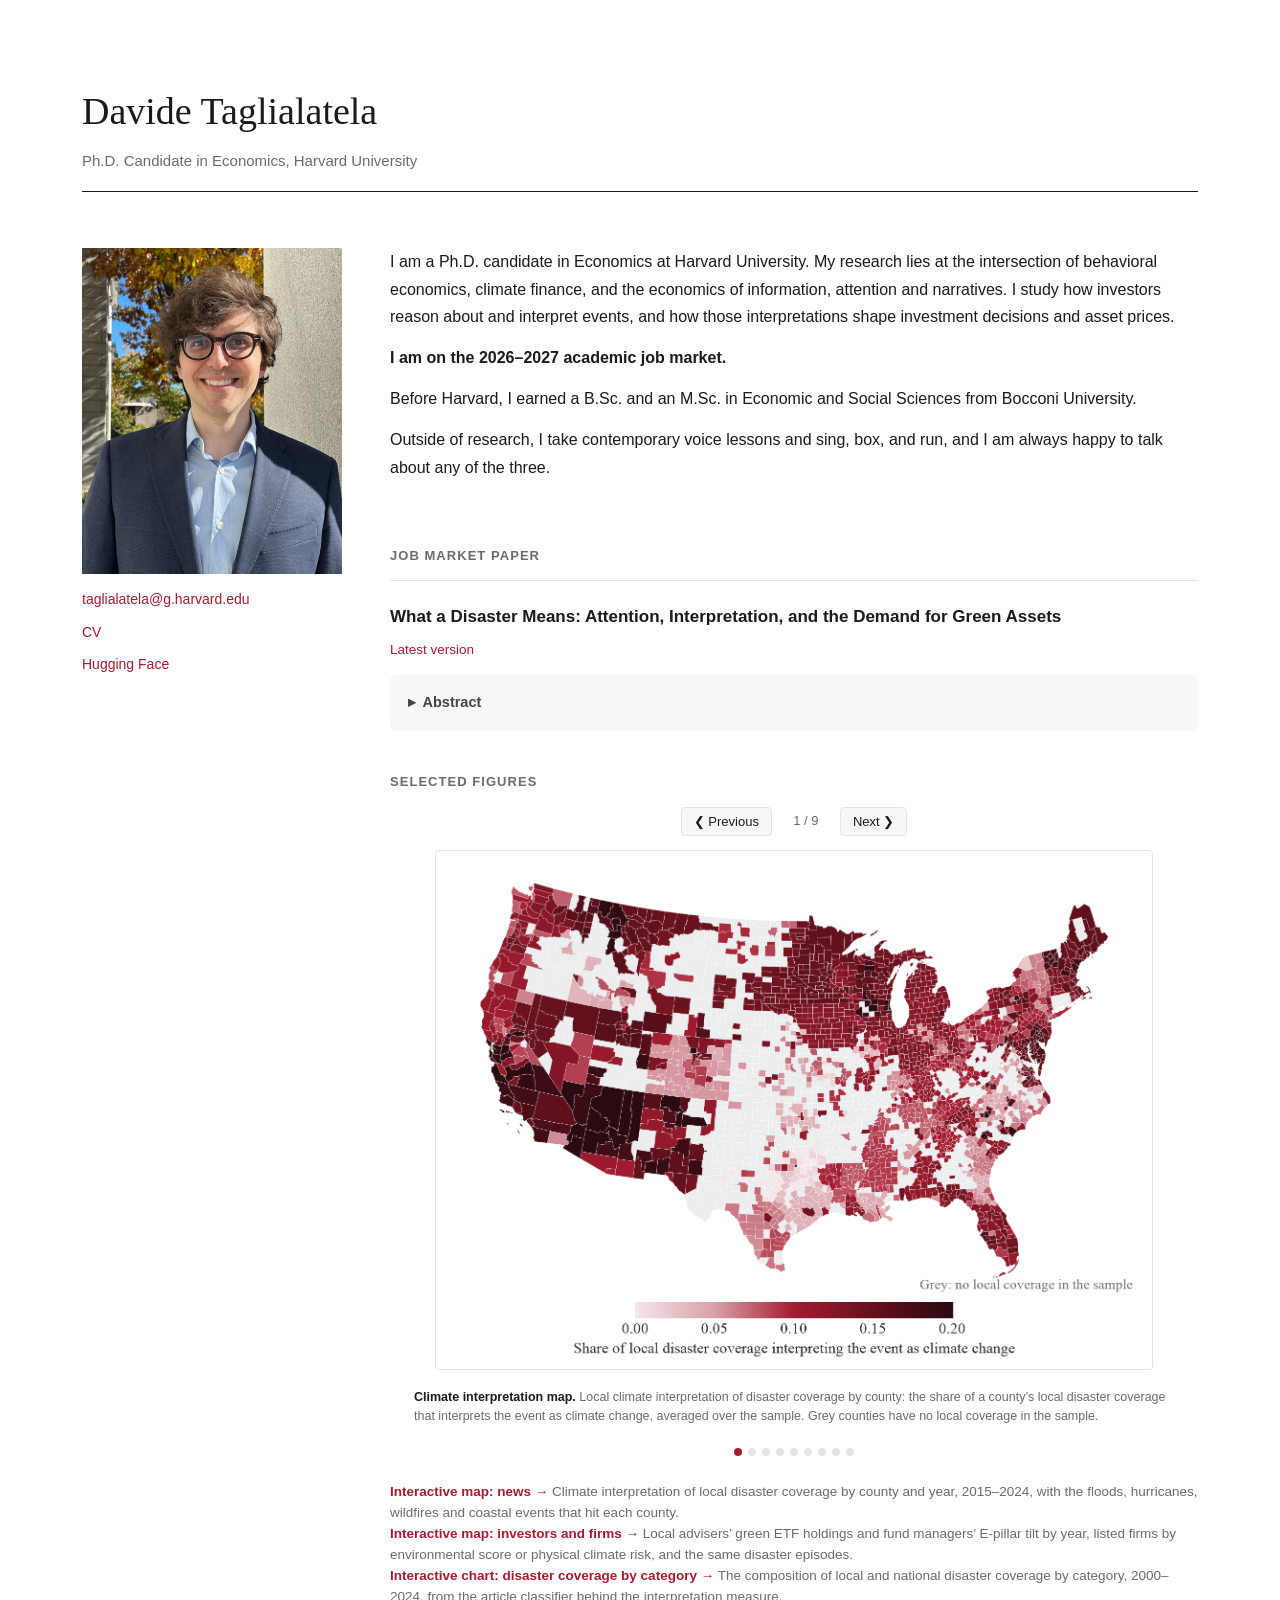
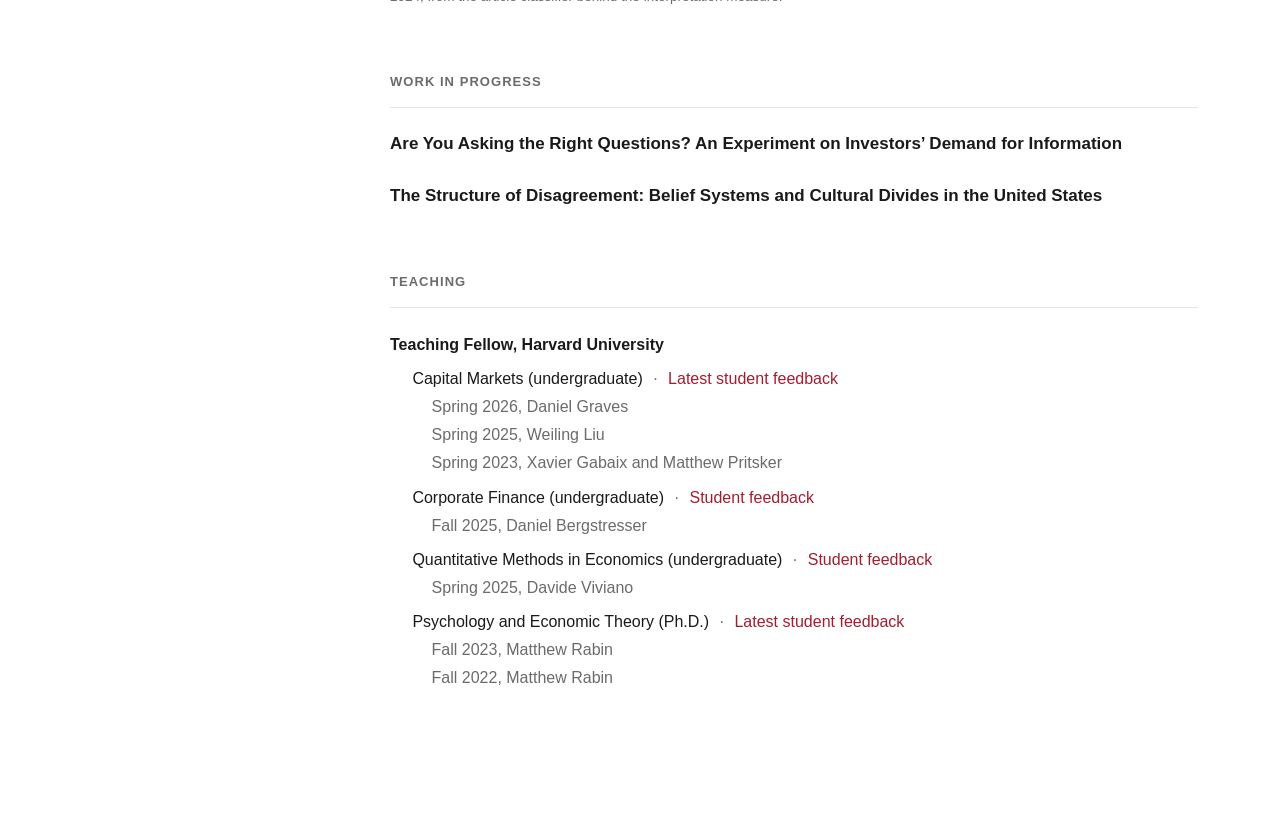
==== index.html @ 9d6a9b48 "Update JMP PDF and abstract (Nov 8 version)" ====
<!doctype html>
<html lang="en">
  <head>
    <meta charset="utf-8" />
    <meta name="viewport" content="width=device-width, initial-scale=1" />
    <title>Davide Taglialatela</title>
    <meta name="description" content="Davide Taglialatela, Ph.D. Candidate in Economics, Harvard University." />
    <link rel="stylesheet" href="style.css" />
    <meta name="google-site-verification" content="xmQxoYceK0hoq7JyQvsHjOGV0x5YVubV7KSDAS-WOWA" />
  </head>
  <body>
    <div class="wrapper">
      <header>
        <h1 class="name">Davide Taglialatela</h1>
        <p class="role">Ph.D. Candidate in Economics, Harvard University</p>
      </header>

      <div class="layout">
          <aside class="photo-block">
            <img src="headshot.jpg" alt="Portrait of Davide Taglialatela" width="260" height="326" />
            <div class="contact">
              <a href="mailto:taglialatela@g.harvard.edu">taglialatela@g.harvard.edu</a>
              <a href="files/CV_Davide_Taglialatela.pdf">CV</a>
              <a href="https://huggingface.co/davide-taglialatela">Hugging Face</a>
              <!-- <a href="https://github.com/Davide-Taglialatela">GitHub</a> -->
            </div>
          </aside>
        <main class="content">
          <div class="intro-text">
            <p>
              I am a Ph.D. candidate in Economics at Harvard University. My
              research lies at the intersection of behavioral economics,
              climate finance, and the economics of information, attention
              and narratives. I study how investors reason about and interpret
              events, and how those interpretations shape investment
              decisions and asset prices.
            </p>
            <p>
              <strong>I am on the 2026&ndash;2027 academic job market.</strong>
            </p>
            <p>
              Before Harvard, I earned a B.Sc. and an M.Sc. in Economic and
              Social Sciences from Bocconi University.
            </p>
            <p>
              Outside of research, I take
              contemporary voice lessons and sing, box, and run, and I am
              always happy to talk about any of the three.
            </p>
          </div>

      <section id="jmp">
        <h2>Job Market Paper</h2>
        <h3 class="paper-title">
          What a Disaster Means: Attention, Interpretation, and the Demand for Green Assets
        </h3>
        <p class="paper-links">
          <a href="files/JMP_Davide_Taglialatela.pdf">Latest version</a>
          <!-- ONLINE APPENDIX HIDDEN UNTIL READY
          <span class="sep">&middot;</span>
          <a href="files/JMP_Davide_Taglialatela_Appendix.pdf">Online Appendix</a>
          -->
        </p>
        <details class="abstract">
          <summary>Abstract</summary>
          <p>How events are interpreted substantially shapes portfolio choices, fund flows, and asset prices. I focus on extreme weather events and use fine-tuned large language models on 1.5 million articles from U.S. news outlets to construct a new measure of local event interpretation that distinguishes general attention to a disaster from coverage explicitly linking it to climate change. I combine this measure with geographically identified portfolios of wealthy U.S. households and mutual fund managers. Among counties affected by these events, local coverage attributing the event to climate change leads to substantial reallocation in household portfolios toward funds labeled as environmentally friendly. Similarly, nearby mutual fund managers actively rebalance toward greener and away from browner stocks. Predetermined county and investor characteristics and the direct economic effects of the disaster are not driving the responses. Using changes in the ownership structure of the county’s newspapers, I provide causal evidence that locally supplied climate interpretation narratives move households’ and fund managers’ portfolios. Nesting these estimates in a calibrated model, I find an interquartile increase in climate interpretation implies a relative appreciation of green stocks equivalent to up to 15% of the observed annual green return spread.</p>
        </details>

        <h3 class="figures-title">Selected figures</h3>
        <div class="figure-carousel" id="jmp-carousel">
          <div class="carousel-controls">
            <button type="button" class="carousel-btn" onclick="moveSlide('jmp-carousel', -1)">&#10094; Previous</button>
            <span class="carousel-count" id="jmp-carousel-count">1 / 9</span>
            <button type="button" class="carousel-btn" onclick="moveSlide('jmp-carousel', 1)">Next &#10095;</button>
          </div>
          <figure class="figure-slide active">
            <a href="figures/jmp/county_interpretation_map.png"><img src="figures/jmp/county_interpretation_map.png" alt="County map of local climate interpretation of disaster coverage" loading="lazy" /></a>
            <figcaption><span class="figgroup">Climate interpretation map.</span> Local climate interpretation of disaster coverage by county: the share of a county&rsquo;s local disaster coverage that interprets the event as climate change, averaged over the sample. Grey counties have no local coverage in the sample.</figcaption>
          </figure>
          <figure class="figure-slide">
            <a href="figures/jmp/coverage_composition_by_ownership.png"><img src="figures/jmp/coverage_composition_by_ownership.png" alt="Composition of disaster coverage by outlet ownership" loading="lazy" /></a>
            <figcaption><span class="figgroup">Disaster coverage by outlet type.</span> Composition of disaster coverage for national outlets, chain-owned local outlets and independent local outlets, from 424,888 disaster articles (2015&ndash;2024).</figcaption>
          </figure>
          <figure class="figure-slide">
            <a href="figures/jmp/alignment_attribution_science.png"><img src="figures/jmp/alignment_attribution_science.png" alt="Climate mention share in local disaster news against the share of attribution studies finding a climate influence, by hazard type and outlet slant" loading="lazy" /></a>
            <figcaption><span class="figgroup">News&ndash;science alignment by hazard and outlet slant.</span> Interpretation by hazard type and outlet slant: the share of local disaster articles mentioning climate change against the share of event-attribution studies finding a climate influence on that hazard type (Web of Science and Carbon Brief), for Democrat-leaning and Republican-leaning outlets.</figcaption>
          </figure>
          <figure class="figure-slide">
            <a href="figures/jmp/ria_green_etf_path.png"><img src="figures/jmp/ria_green_etf_path.png" alt="Green ETF share of local advisers after floods, by quarter" loading="lazy" /></a>
            <figcaption><span class="figgroup">Local green ETF response to disasters by interpretation.</span> Advisers&rsquo; green ETF share after floods, 2015&ndash;2024: effect of a one-standard-deviation higher local climate interpretation, by quarter relative to the disaster, at fixed prices, with county, calendar-quarter and disaster-episode fixed effects.</figcaption>
          </figure>
          <figure class="figure-slide">
            <a href="figures/jmp/esg_fund_flows_high_minus_low.png"><img src="figures/jmp/esg_fund_flows_high_minus_low.png" alt="Net inflows into ESG funds, high minus low interpretation, affected and nearby states" loading="lazy" /></a>
            <figcaption><span class="figgroup">ESG fund flows.</span> Net inflows into ESG mutual funds relative to non-ESG funds, high minus low local climate interpretation, for funds headquartered in affected and in nearby states, by quarter relative to the disaster; 0&ndash;1 and 0&ndash;2 are cumulative windows.</figcaption>
          </figure>
          <figure class="figure-slide">
            <a href="figures/jmp/managers_green_tilt_path.png"><img src="figures/jmp/managers_green_tilt_path.png" alt="Green tilt of nearby fund managers' trading, by quarter" loading="lazy" /></a>
            <figcaption><span class="figgroup">Fund managers&rsquo; tilt toward greener firms.</span> Effect of local climate interpretation on the green tilt of nearby fund managers&rsquo; trading, per ten percentage points of interpretation, by quarter relative to the disaster, at fixed and at observed prices.</figcaption>
          </figure>
          <figure class="figure-slide">
            <a href="figures/jmp/beliefs_and_green_investment.png"><img src="figures/jmp/beliefs_and_green_investment.png" alt="Climate beliefs, green investment, and disaster responses" loading="lazy" /></a>
            <figcaption><span class="figgroup">Mechanism: disasters, climate beliefs and portfolio holdings.</span> Climate beliefs, green investment, and disaster responses (Climate Change in the American Mind, 2009&ndash;2019). Panel A: association between a media market&rsquo;s belief shares and the green share of local advisers&rsquo; ETF holdings. Panel B: belief responses to a local disaster by ideology.</figcaption>
          </figure>
          <figure class="figure-slide">
            <a href="figures/jmp/national_flows_attention_surprise.png"><img src="figures/jmp/national_flows_attention_surprise.png" alt="ESG minus other fund flows after a national attention surprise" loading="lazy" /></a>
            <figcaption><span class="figgroup">National ESG flows.</span> National attention and fund flows: ESG minus other fund flows after a one-standard-deviation national disaster-attention surprise, at higher and at lower national climate interpretation, by month; 0&ndash;1 and 0&ndash;2 are cumulative windows.</figcaption>
          </figure>
          <figure class="figure-slide">
            <a href="figures/jmp/gmb_response_news_surprises.png"><img src="figures/jmp/gmb_response_news_surprises.png" alt="Green-minus-brown stock return in the month of a news surprise, by news measure" loading="lazy" /></a>
            <figcaption><span class="figgroup">Green-minus-brown returns.</span> Monthly return of green minus brown stocks (P&aacute;stor, Stambaugh, and Taylor, 2022) in the month of a one-standard-deviation surprise in national disaster interpretation, the climate concern benchmark (MCCC, Ardia et al., 2023) and disaster attention, estimated jointly, November 2012&ndash;June 2018, with 95% intervals.</figcaption>
          </figure>
          <div class="carousel-dots"><button type="button" class="dot active" onclick="goToSlide('jmp-carousel', 0)" aria-label="Figure 1"></button><button type="button" class="dot" onclick="goToSlide('jmp-carousel', 1)" aria-label="Figure 2"></button><button type="button" class="dot" onclick="goToSlide('jmp-carousel', 2)" aria-label="Figure 3"></button><button type="button" class="dot" onclick="goToSlide('jmp-carousel', 3)" aria-label="Figure 4"></button><button type="button" class="dot" onclick="goToSlide('jmp-carousel', 4)" aria-label="Figure 5"></button><button type="button" class="dot" onclick="goToSlide('jmp-carousel', 5)" aria-label="Figure 6"></button><button type="button" class="dot" onclick="goToSlide('jmp-carousel', 6)" aria-label="Figure 7"></button><button type="button" class="dot" onclick="goToSlide('jmp-carousel', 7)" aria-label="Figure 8"></button><button type="button" class="dot" onclick="goToSlide('jmp-carousel', 8)" aria-label="Figure 9"></button></div>
        </div>
        <p class="map-link"><a href="map/">Interactive map: news &rarr;</a> Climate interpretation of local disaster coverage by county and year, 2015&ndash;2024, with the floods, hurricanes, wildfires and coastal events that hit each county.<br /><a href="map/investors.html">Interactive map: investors and firms &rarr;</a> Local advisers&rsquo; green ETF holdings and fund managers&rsquo; E-pillar tilt by year, listed firms by environmental score or physical climate risk, and the same disaster episodes.<br /><a href="map/topics.html">Interactive chart: disaster coverage by category &rarr;</a> The composition of local and national disaster coverage by category, 2000&ndash;2024, from the article classifier behind the interpretation measure.</p>
      </section>

      <section id="wip">
        <h2>Work in Progress</h2>
        <h3 class="paper-title">
          Are You Asking the Right Questions? An Experiment on Investors&rsquo; Demand for Information
        </h3>
        <!-- COAUTHORS HIDDEN FOR NOW: <p class="paper-links">with Marcela Carvalho and Beatrice Ferrario</p> -->

        <h3 class="paper-title" style="margin-top: 28px;">
          The Structure of Disagreement: Belief Systems and Cultural Divides in the United States
        </h3>
      </section>

      <section id="teaching">
        <h2>Teaching</h2>
        <p class="teaching-note">Teaching Fellow, Harvard University</p>
        <ul class="teaching">
          <li>Capital Markets (undergraduate) <span class="sep">·</span> <a href="files/evaluations/ECON1723_CapitalMarkets_Spring2026.pdf">Latest student feedback</a>
            <ul>
              <li>Spring 2026, Daniel Graves</li>
              <li>Spring 2025, Weiling Liu</li>
              <li>Spring 2023, Xavier Gabaix and Matthew Pritsker</li>
            </ul>
          </li>
          <li>Corporate Finance (undergraduate) <span class="sep">·</span> <a href="files/evaluations/ECON1745_CorporateFinance_Fall2025.pdf">Student feedback</a>
            <ul>
              <li>Fall 2025, Daniel Bergstresser</li>
            </ul>
          </li>
          <li>Quantitative Methods in Economics (undergraduate) <span class="sep">·</span> <a href="files/evaluations/ECON1126_QuantitativeMethods_Spring2025.pdf">Student feedback</a>
            <ul>
              <li>Spring 2025, Davide Viviano</li>
            </ul>
          </li>
          <li>Psychology and Economic Theory (Ph.D.) <span class="sep">·</span> <a href="files/evaluations/ECON2035_PsychologyEconomicTheory_Fall2023.pdf">Latest student feedback</a>
            <ul>
              <li>Fall 2023, Matthew Rabin</li>
              <li>Fall 2022, Matthew Rabin</li>
            </ul>
          </li>
        </ul>
      </section>
        </main>
      </div>
    </div>
    <script>
      function showSlide(id, n) {
        var c = document.getElementById(id);
        var slides = c.querySelectorAll(".figure-slide"), dots = c.querySelectorAll(".dot");
        n = (n + slides.length) % slides.length;
        slides.forEach(function (s, i) { s.classList.toggle("active", i === n); });
        dots.forEach(function (d, i) { d.classList.toggle("active", i === n); });
        c.dataset.index = n;
        var cnt = document.getElementById(id + "-count");
        if (cnt) cnt.textContent = (n + 1) + " / " + slides.length;
      }
      function moveSlide(id, dir) { showSlide(id, (parseInt(document.getElementById(id).dataset.index || "0", 10) + dir)); }
      function goToSlide(id, n) { showSlide(id, n); }
    </script>
  </body>
</html>
---- style.css ----
:root {
  --text: #1a1a1a;
  --muted: #6b6b6b;
  --rule: #e4e4e4;
  --accent: #a51c30;
  --bg: #ffffff;
  --panel: #f7f7f7;
}

* {
  box-sizing: border-box;
}

html,
body {
  margin: 0;
  padding: 0;
  background: var(--bg);
}

body {
  font-family: -apple-system, BlinkMacSystemFont, "Helvetica Neue", Helvetica,
    Arial, sans-serif;
  font-size: 16px;
  line-height: 1.65;
  color: var(--text);
  -webkit-font-smoothing: antialiased;
  -moz-osx-font-smoothing: grayscale;
}

.wrapper {
  max-width: 1180px;
  margin: 0 auto;
  padding: 80px 32px 120px;
}

header {
  margin-bottom: 56px;
}

.name {
  font-family: Georgia, "Times New Roman", Times, serif;
  font-size: 38px;
  font-weight: 500;
  margin: 0 0 6px;
}

.role {
  font-size: 15px;
  color: var(--muted);
  margin: 0 0 36px;
  padding-bottom: 18px;
  border-bottom: 1.5px solid var(--text);
}

/* two columns: photo and contact stay in place while the content scrolls */
.layout {
  display: flex;
  gap: 48px;
  align-items: flex-start;
}

.photo-block {
  flex: 0 0 260px;
  position: sticky;
  top: 32px;
}

.photo-block img {
  width: 260px;
  height: auto;
  display: block;
}

.photo-placeholder {
  width: 260px;
  height: 330px;
  background: var(--panel);
  border: 1px solid var(--rule);
}

.content {
  flex: 1 1 auto;
  min-width: 0;
}

.contact {
  display: flex;
  flex-direction: column;
  gap: 8px;
  margin-top: 14px;
  font-size: 14px;
}

.intro-text p {
  margin: 0;
  font-size: 16px;
  line-height: 1.7;
}

.intro-text p + p {
  margin-top: 14px;
}

a {
  color: var(--accent);
  text-decoration: none;
  border-bottom: 1px solid transparent;
  transition: border-color 0.15s ease;
}

a:hover {
  border-bottom-color: var(--accent);
}

section {
  margin-top: 64px;
}

h2 {
  font-size: 13px;
  font-weight: 600;
  text-transform: uppercase;
  letter-spacing: 0.08em;
  color: var(--muted);
  margin: 0 0 24px;
  padding-bottom: 14px;
  border-bottom: 1px solid var(--rule);
}

.paper-title {
  font-size: 17px;
  font-weight: 600;
  margin: 0 0 10px;
  line-height: 1.4;
}

.paper-links {
  font-size: 13.5px;
  margin: 0 0 14px;
}

.abstract {
  padding: 16px 18px;
  background: var(--panel);
  border-radius: 6px;
  font-size: 14.5px;
  line-height: 1.65;
  color: #444;
}

.abstract p {
  margin: 0;
}

/* narrow windows and phones: one column, photo and contact centred on top */
@media (max-width: 900px) {
  .layout {
    flex-direction: column;
    gap: 28px;
  }
  .photo-block {
    position: static;
    flex: none;
    width: 100%;
    display: flex;
    flex-direction: column;
    align-items: center;
  }
  .photo-block img,
  .photo-placeholder {
    width: 200px;
  }
  .photo-placeholder {
    height: 254px;
  }
  .contact {
    align-items: center;
  }
}

@media (max-width: 560px) {
  .wrapper {
    padding: 48px 20px 80px;
  }
}

/* collapsible abstract */
details.abstract { margin-top: 0.4rem; }
details.abstract summary { cursor: pointer; font-weight: 600; list-style: none; display: inline-block; }
details.abstract summary::-webkit-details-marker { display: none; }
details.abstract summary::before { content: "\25B8"; display: inline-block; width: 1em; }
details.abstract[open] summary::before { content: "\25BE"; }
details.abstract p { margin-top: 0.5rem; }

/* interests + teaching */
.interests { margin-top: 0.4rem; }
.teaching-note { margin: 0 0 0.5rem 0; font-weight: 600; }
.wrapper ul.teaching { list-style: none; padding-left: 1.4rem; margin: 0; }
.wrapper ul.teaching li { margin: 0.2rem 0; padding-left: 0; }
.wrapper ul.teaching > li { margin-top: 0.5rem; }
.wrapper ul.teaching ul { list-style: none; padding-left: 1.2rem; margin: 0.1rem 0 0 0; color: var(--muted); }
.wrapper ul.teaching ul li { margin: 0.1rem 0; }

.paper-links .sep, ul.teaching .sep {
  color: var(--muted);
  margin: 0 6px;
}

/* selected figures: carousel */
.figures-title {
  font-size: 13px;
  font-weight: 600;
  text-transform: uppercase;
  letter-spacing: 0.08em;
  color: var(--muted);
  margin: 40px 0 14px;
}
.figure-carousel { margin: 0; }
.carousel-controls {
  display: flex;
  align-items: center;
  justify-content: center;
  gap: 12px;
  margin-bottom: 14px;
}
.carousel-btn {
  font-family: inherit;
  font-size: 13px;
  background: var(--panel);
  border: 1px solid var(--rule);
  border-radius: 4px;
  padding: 6px 12px;
  cursor: pointer;
  color: var(--text);
}
.carousel-btn:hover { background: #ededed; }
.carousel-count { font-size: 13px; color: var(--muted); min-width: 44px; text-align: center; }
.figure-slide { display: none; margin: 0; text-align: center; }
.figure-slide.active { display: block; }
.figure-slide img {
  max-width: 100%;
  max-height: 520px;
  width: auto;
  height: auto;
  display: inline-block;
  border: 1px solid var(--rule);
  border-radius: 4px;
  background: #fff;
}
.figure-slide figcaption {
  font-size: 12.5px;
  line-height: 1.5;
  color: var(--muted);
  margin: 10px auto 0;
  max-width: 760px;
  text-align: left;
}
.figure-slide .figgroup { font-weight: 600; color: var(--text); }
.carousel-dots { text-align: center; margin-top: 12px; }
.carousel-dots .dot {
  width: 8px; height: 8px; border-radius: 50%;
  border: none; background: var(--rule); margin: 0 3px; padding: 0; cursor: pointer;
}
.carousel-dots .dot.active { background: var(--accent); }

/* interactive map link under the carousel */
.map-link {
  margin: 18px 0 0;
  font-size: 13.5px;
  line-height: 1.55;
  color: var(--muted);
}
.map-link a { font-weight: 600; }

.wip-summary { margin: 0.4rem 0 0 0; }
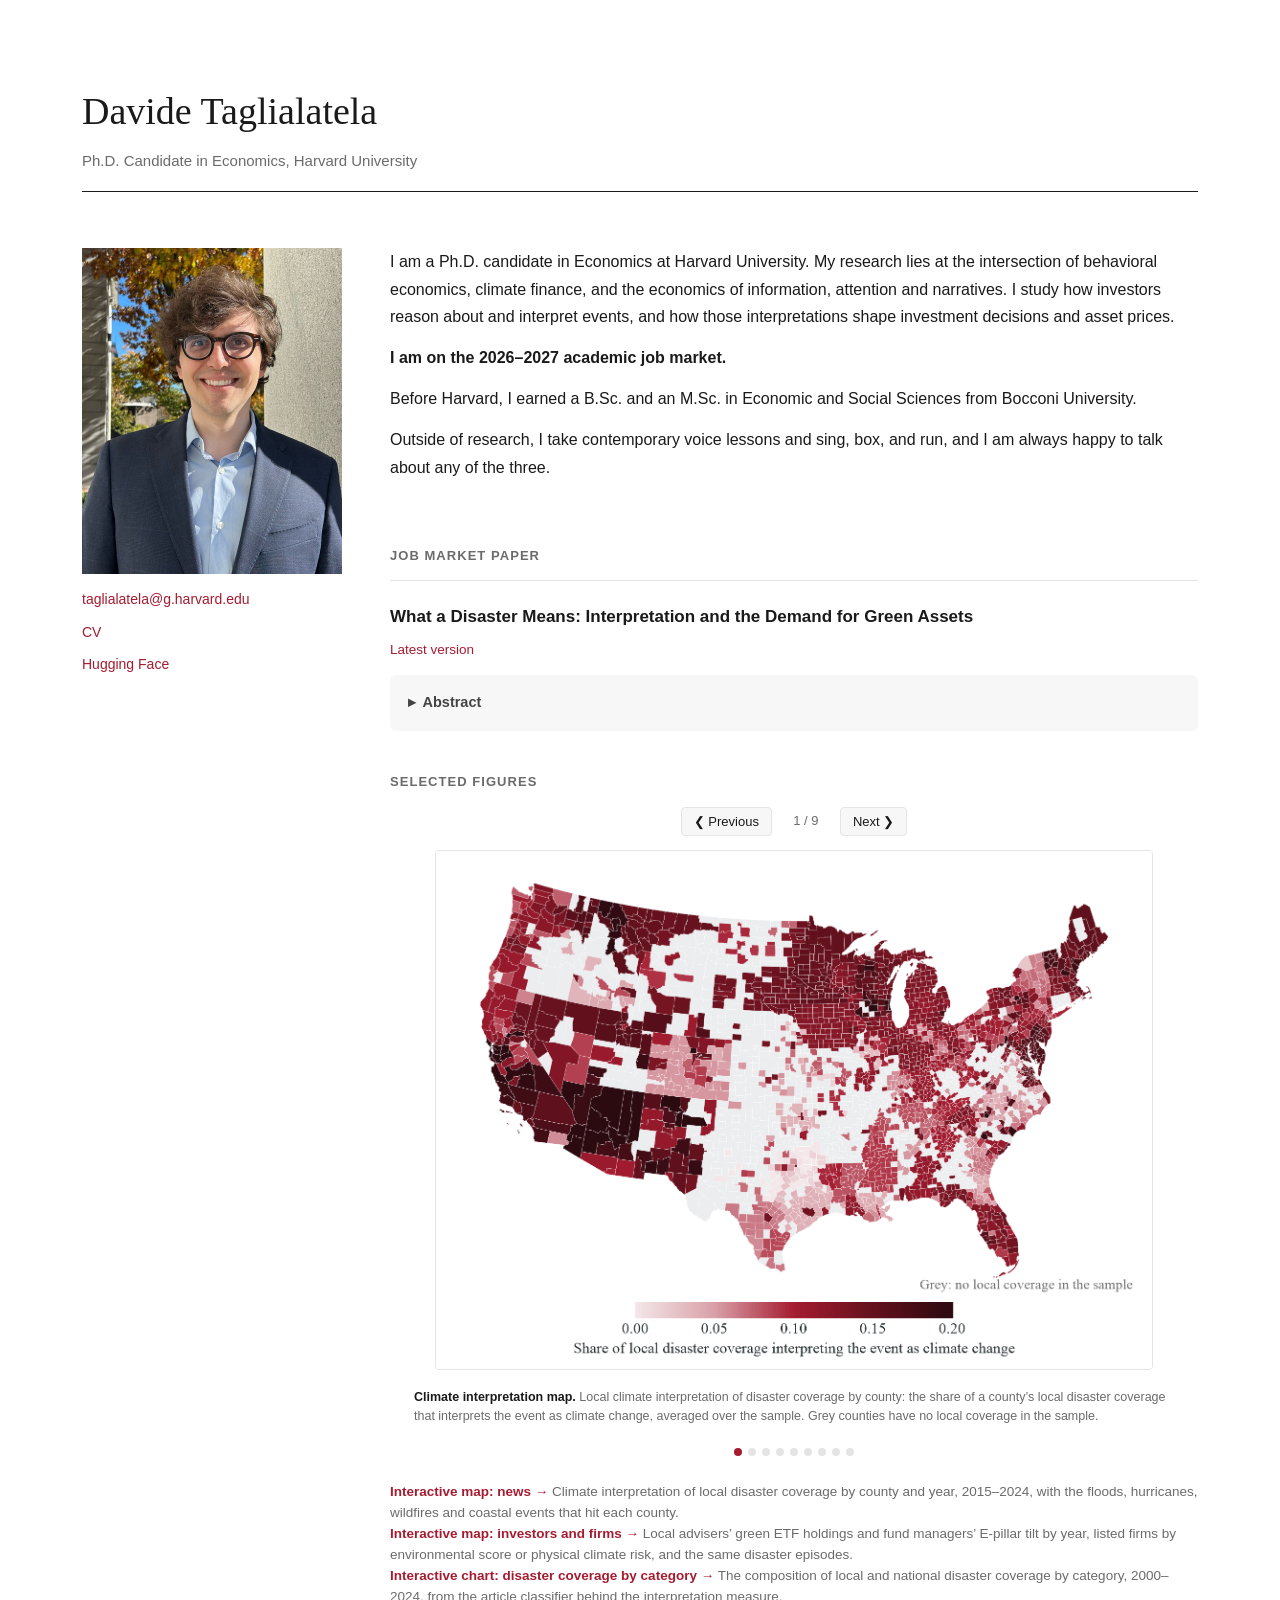
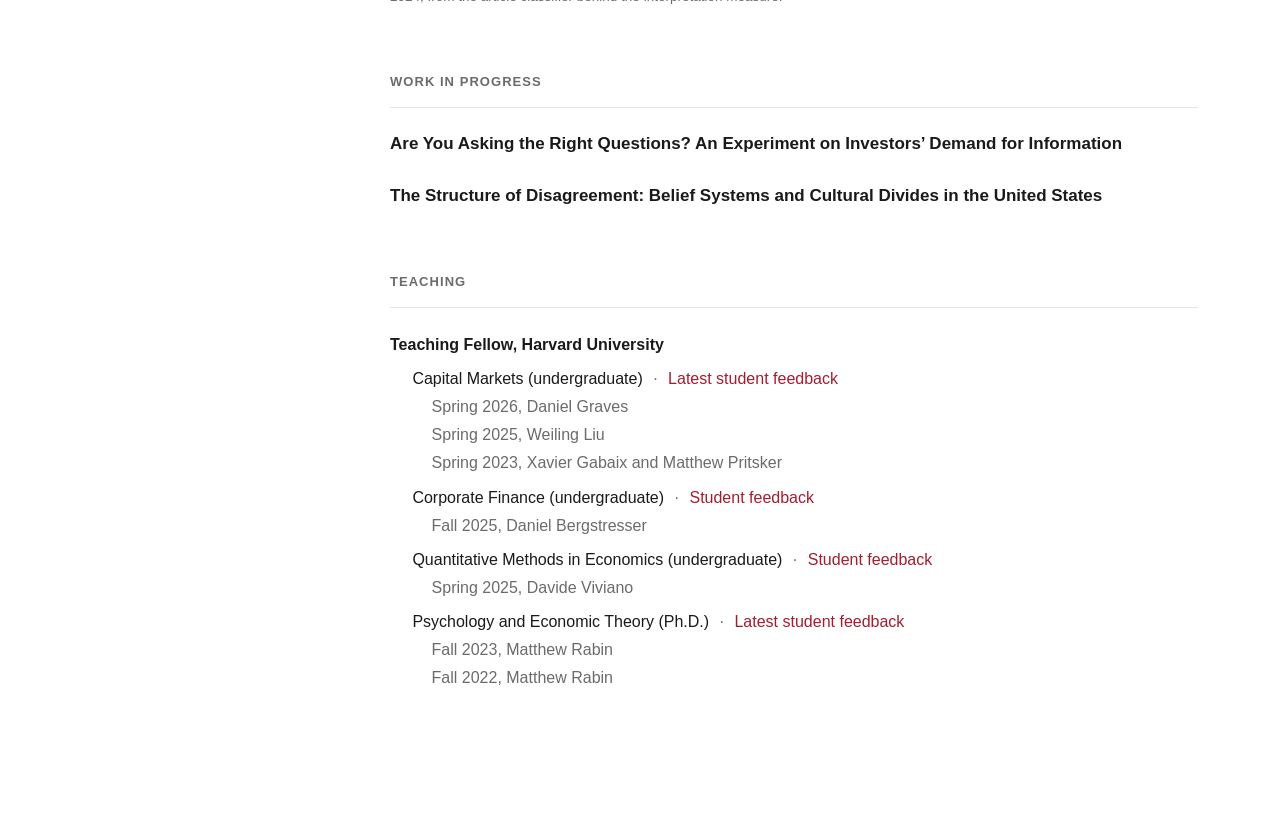
==== commit efc60031: "Title aligned with paper; v2 build" ====
--- a/index.html
+++ b/index.html
@@ -52,7 +52,7 @@
       <section id="jmp">
         <h2>Job Market Paper</h2>
         <h3 class="paper-title">
-          What a Disaster Means: Attention, Interpretation, and the Demand for Green Assets
+          What a Disaster Means: Interpretation and the Demand for Green Assets
         </h3>
         <p class="paper-links">
           <a href="files/JMP_Davide_Taglialatela.pdf">Latest version</a>
@@ -63,7 +63,7 @@
         </p>
         <details class="abstract">
           <summary>Abstract</summary>
-          <p>How events are interpreted substantially shapes portfolio choices, fund flows, and asset prices. I focus on extreme weather events and use fine-tuned large language models on 1.5 million articles from U.S. news outlets to construct a new measure of local event interpretation that distinguishes general attention to a disaster from coverage explicitly linking it to climate change. I combine this measure with geographically identified portfolios of wealthy U.S. households and mutual fund managers. Among counties affected by these events, local coverage attributing the event to climate change leads to substantial reallocation in household portfolios toward funds labeled as environmentally friendly. Similarly, nearby mutual fund managers actively rebalance toward greener and away from browner stocks. Predetermined county and investor characteristics and the direct economic effects of the disaster are not driving the responses. Using changes in the ownership structure of the county’s newspapers, I provide causal evidence that locally supplied climate interpretation narratives move households’ and fund managers’ portfolios. Nesting these estimates in a calibrated model, I find an interquartile increase in climate interpretation implies a relative appreciation of green stocks equivalent to up to 15% of the observed annual green return spread.</p>
+          <p>How events are interpreted substantially shapes portfolio choices, fund flows, and asset prices. Focusing on extreme weather events, I analyze 1.5 million articles from U.S. news outlets using fine-tuned large language models to construct a new measure of local climate interpretation that distinguishes general attention to a disaster from coverage explicitly linking it to climate change. I combine this measure with geographically identified portfolios of wealthy U.S. households and mutual fund managers. Among counties affected by these events, local coverage attributing the event to climate change leads to substantial reallocation in household portfolios toward funds labeled as environmentally friendly. Similarly, nearby mutual fund managers actively rebalance toward greener and away from browner stocks. Predetermined county and investor characteristics and the direct economic effects of the disaster are not driving the responses. Using changes in the ownership structure of the county’s newspapers, I provide causal evidence that locally supplied climate interpretation narratives move households’ and fund managers’ portfolios. Nesting these estimates in a calibrated model, I find an interquartile increase in climate interpretation implies a relative appreciation of green stocks equivalent to up to 15% of the observed annual green return spread.</p>
         </details>
 
         <h3 class="figures-title">Selected figures</h3>
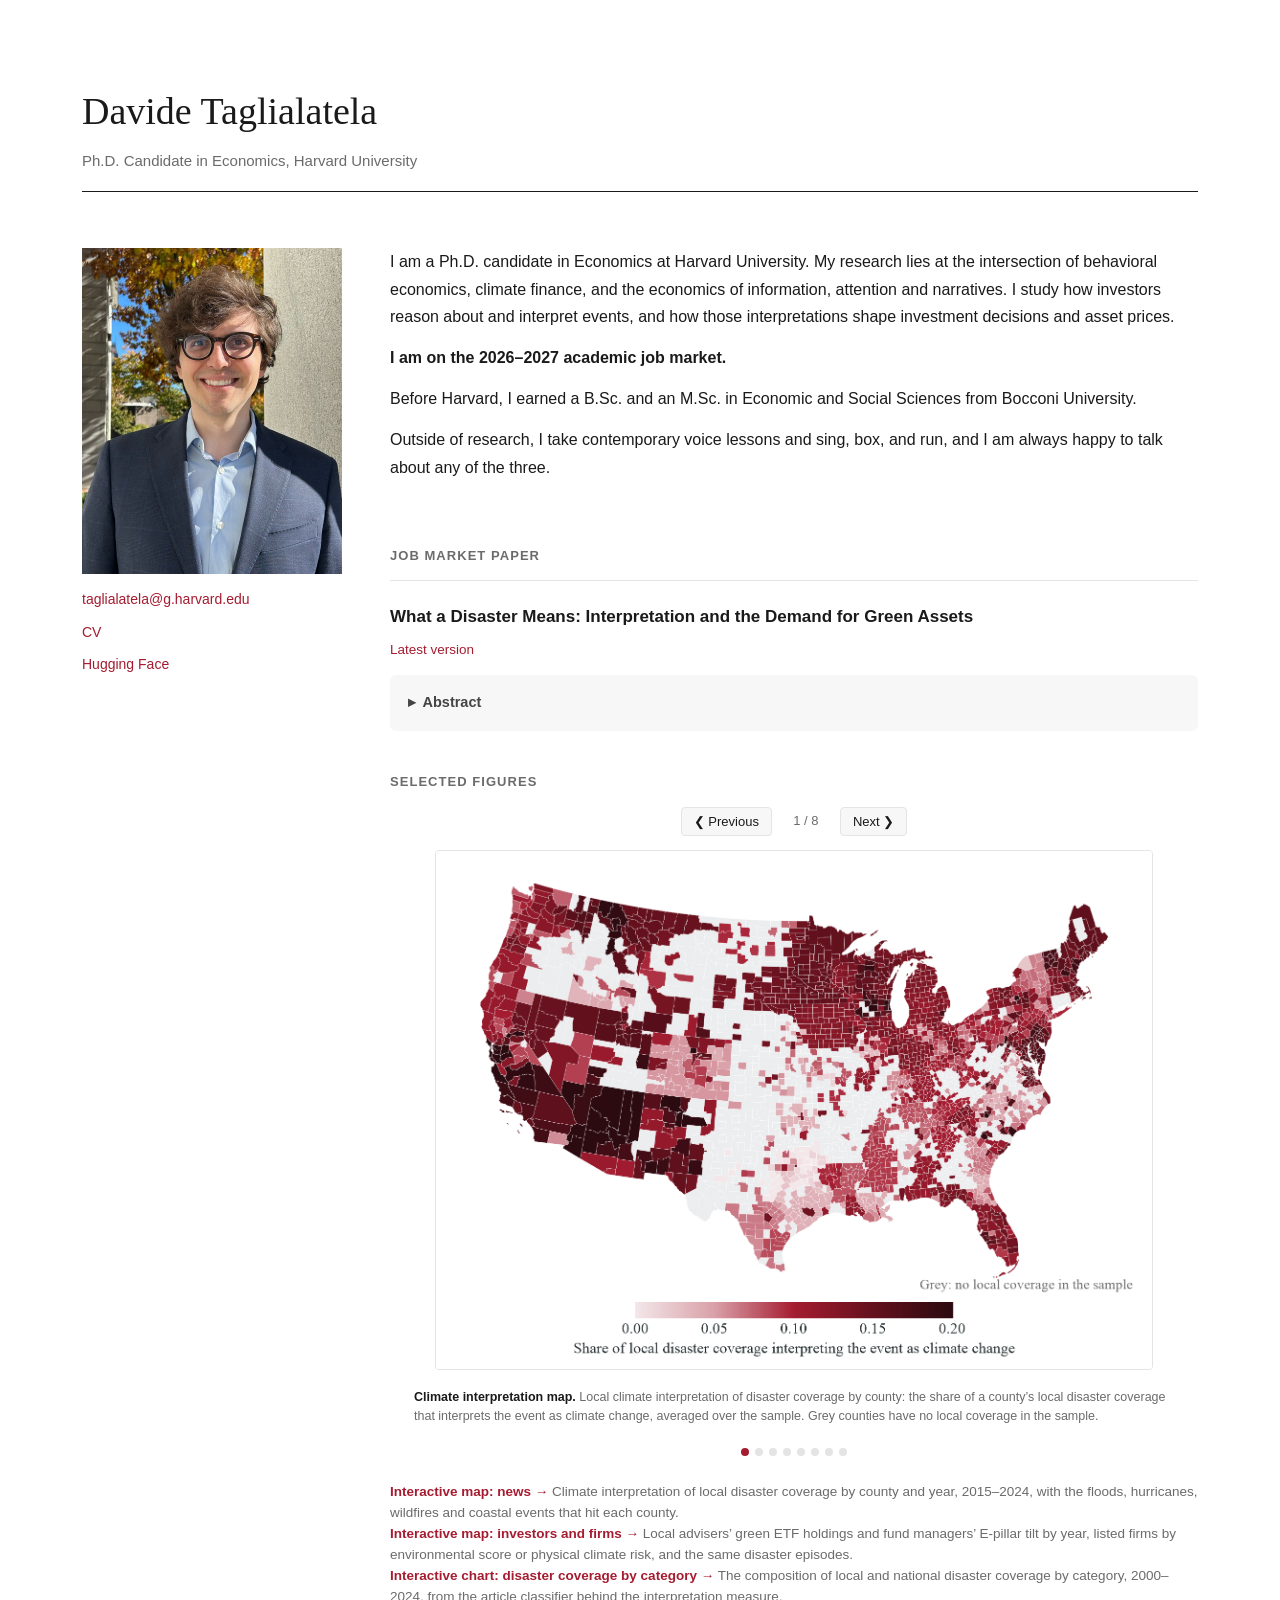
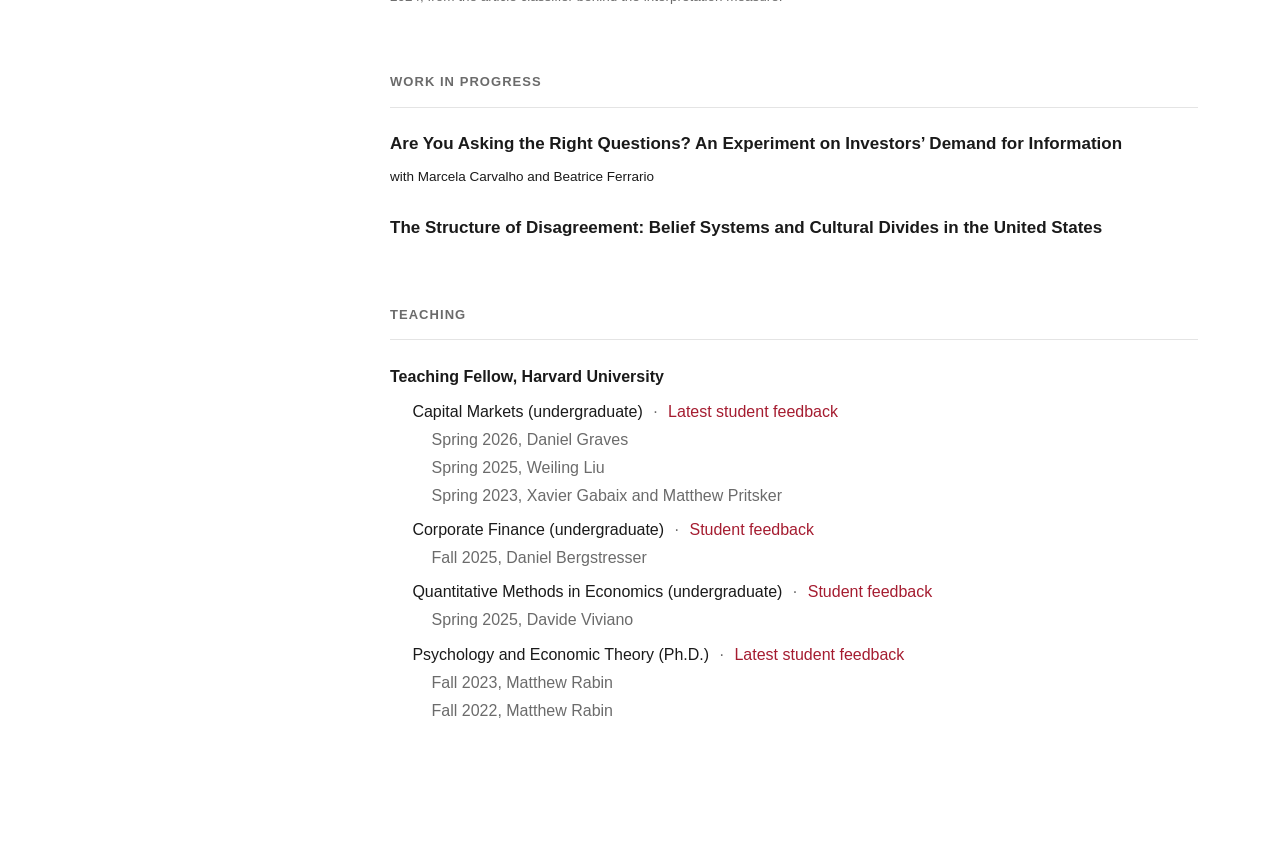
==== commit 7b0284e5: "Drop mechanism figure; fund-manager path at fixed prices only; restore experiment coauthors Co-Autho" ====
--- a/index.html
+++ b/index.html
@@ -70,7 +70,7 @@
         <div class="figure-carousel" id="jmp-carousel">
           <div class="carousel-controls">
             <button type="button" class="carousel-btn" onclick="moveSlide('jmp-carousel', -1)">&#10094; Previous</button>
-            <span class="carousel-count" id="jmp-carousel-count">1 / 9</span>
+            <span class="carousel-count" id="jmp-carousel-count">1 / 8</span>
             <button type="button" class="carousel-btn" onclick="moveSlide('jmp-carousel', 1)">Next &#10095;</button>
           </div>
           <figure class="figure-slide active">
@@ -95,11 +95,7 @@
           </figure>
           <figure class="figure-slide">
             <a href="figures/jmp/managers_green_tilt_path.png"><img src="figures/jmp/managers_green_tilt_path.png" alt="Green tilt of nearby fund managers' trading, by quarter" loading="lazy" /></a>
-            <figcaption><span class="figgroup">Fund managers&rsquo; tilt toward greener firms.</span> Effect of local climate interpretation on the green tilt of nearby fund managers&rsquo; trading, per ten percentage points of interpretation, by quarter relative to the disaster, at fixed and at observed prices.</figcaption>
-          </figure>
-          <figure class="figure-slide">
-            <a href="figures/jmp/beliefs_and_green_investment.png"><img src="figures/jmp/beliefs_and_green_investment.png" alt="Climate beliefs, green investment, and disaster responses" loading="lazy" /></a>
-            <figcaption><span class="figgroup">Mechanism: disasters, climate beliefs and portfolio holdings.</span> Climate beliefs, green investment, and disaster responses (Climate Change in the American Mind, 2009&ndash;2019). Panel A: association between a media market&rsquo;s belief shares and the green share of local advisers&rsquo; ETF holdings. Panel B: belief responses to a local disaster by ideology.</figcaption>
+            <figcaption><span class="figgroup">Fund managers&rsquo; tilt toward greener firms.</span> Effect of local climate interpretation on the green tilt of nearby fund managers&rsquo; trading, per ten percentage points of interpretation, by quarter relative to the disaster, at fixed prices.</figcaption>
           </figure>
           <figure class="figure-slide">
             <a href="figures/jmp/national_flows_attention_surprise.png"><img src="figures/jmp/national_flows_attention_surprise.png" alt="ESG minus other fund flows after a national attention surprise" loading="lazy" /></a>
@@ -109,7 +105,7 @@
             <a href="figures/jmp/gmb_response_news_surprises.png"><img src="figures/jmp/gmb_response_news_surprises.png" alt="Green-minus-brown stock return in the month of a news surprise, by news measure" loading="lazy" /></a>
             <figcaption><span class="figgroup">Green-minus-brown returns.</span> Monthly return of green minus brown stocks (P&aacute;stor, Stambaugh, and Taylor, 2022) in the month of a one-standard-deviation surprise in national disaster interpretation, the climate concern benchmark (MCCC, Ardia et al., 2023) and disaster attention, estimated jointly, November 2012&ndash;June 2018, with 95% intervals.</figcaption>
           </figure>
-          <div class="carousel-dots"><button type="button" class="dot active" onclick="goToSlide('jmp-carousel', 0)" aria-label="Figure 1"></button><button type="button" class="dot" onclick="goToSlide('jmp-carousel', 1)" aria-label="Figure 2"></button><button type="button" class="dot" onclick="goToSlide('jmp-carousel', 2)" aria-label="Figure 3"></button><button type="button" class="dot" onclick="goToSlide('jmp-carousel', 3)" aria-label="Figure 4"></button><button type="button" class="dot" onclick="goToSlide('jmp-carousel', 4)" aria-label="Figure 5"></button><button type="button" class="dot" onclick="goToSlide('jmp-carousel', 5)" aria-label="Figure 6"></button><button type="button" class="dot" onclick="goToSlide('jmp-carousel', 6)" aria-label="Figure 7"></button><button type="button" class="dot" onclick="goToSlide('jmp-carousel', 7)" aria-label="Figure 8"></button><button type="button" class="dot" onclick="goToSlide('jmp-carousel', 8)" aria-label="Figure 9"></button></div>
+          <div class="carousel-dots"><button type="button" class="dot active" onclick="goToSlide('jmp-carousel', 0)" aria-label="Figure 1"></button><button type="button" class="dot" onclick="goToSlide('jmp-carousel', 1)" aria-label="Figure 2"></button><button type="button" class="dot" onclick="goToSlide('jmp-carousel', 2)" aria-label="Figure 3"></button><button type="button" class="dot" onclick="goToSlide('jmp-carousel', 3)" aria-label="Figure 4"></button><button type="button" class="dot" onclick="goToSlide('jmp-carousel', 4)" aria-label="Figure 5"></button><button type="button" class="dot" onclick="goToSlide('jmp-carousel', 5)" aria-label="Figure 6"></button><button type="button" class="dot" onclick="goToSlide('jmp-carousel', 6)" aria-label="Figure 7"></button><button type="button" class="dot" onclick="goToSlide('jmp-carousel', 7)" aria-label="Figure 8"></button></div>
         </div>
         <p class="map-link"><a href="map/">Interactive map: news &rarr;</a> Climate interpretation of local disaster coverage by county and year, 2015&ndash;2024, with the floods, hurricanes, wildfires and coastal events that hit each county.<br /><a href="map/investors.html">Interactive map: investors and firms &rarr;</a> Local advisers&rsquo; green ETF holdings and fund managers&rsquo; E-pillar tilt by year, listed firms by environmental score or physical climate risk, and the same disaster episodes.<br /><a href="map/topics.html">Interactive chart: disaster coverage by category &rarr;</a> The composition of local and national disaster coverage by category, 2000&ndash;2024, from the article classifier behind the interpretation measure.</p>
       </section>
@@ -119,7 +115,7 @@
         <h3 class="paper-title">
           Are You Asking the Right Questions? An Experiment on Investors&rsquo; Demand for Information
         </h3>
-        <!-- COAUTHORS HIDDEN FOR NOW: <p class="paper-links">with Marcela Carvalho and Beatrice Ferrario</p> -->
+        <p class="paper-links">with Marcela Carvalho and Beatrice Ferrario</p>
 
         <h3 class="paper-title" style="margin-top: 28px;">
           The Structure of Disagreement: Belief Systems and Cultural Divides in the United States
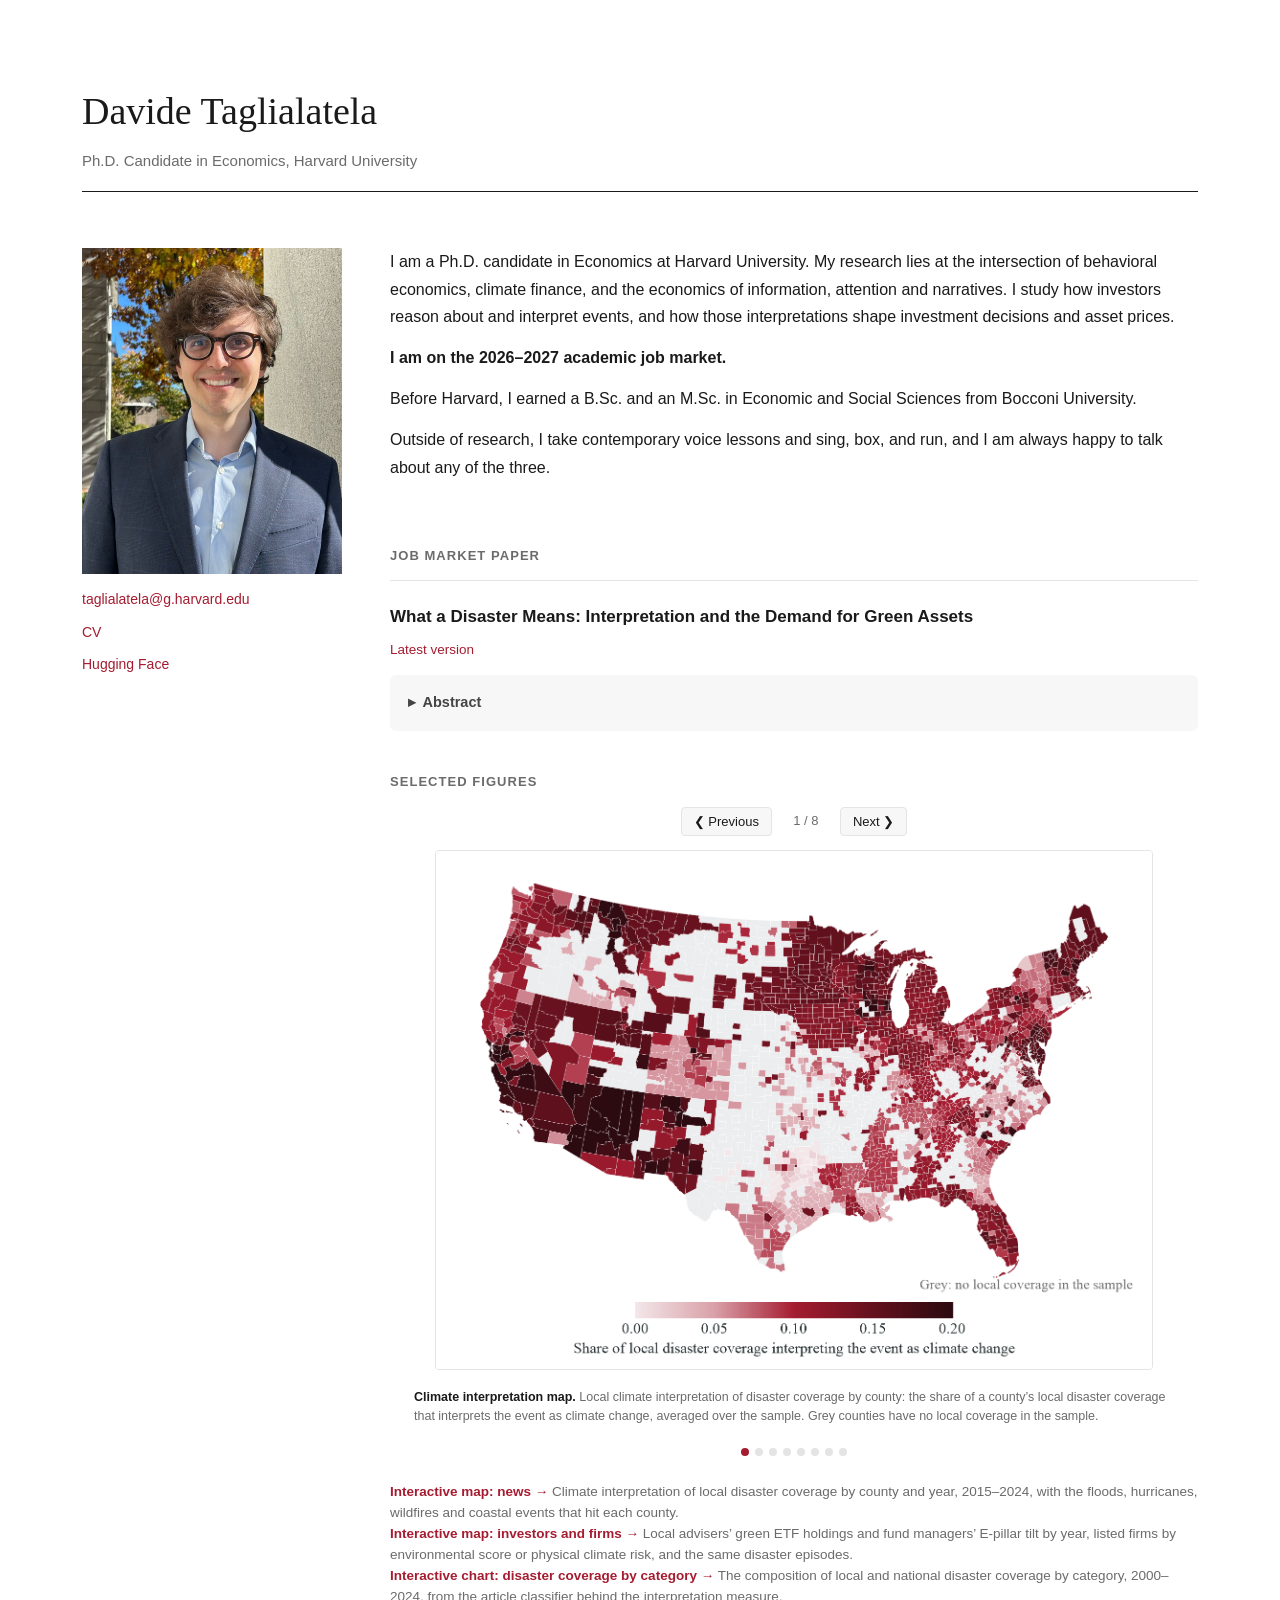
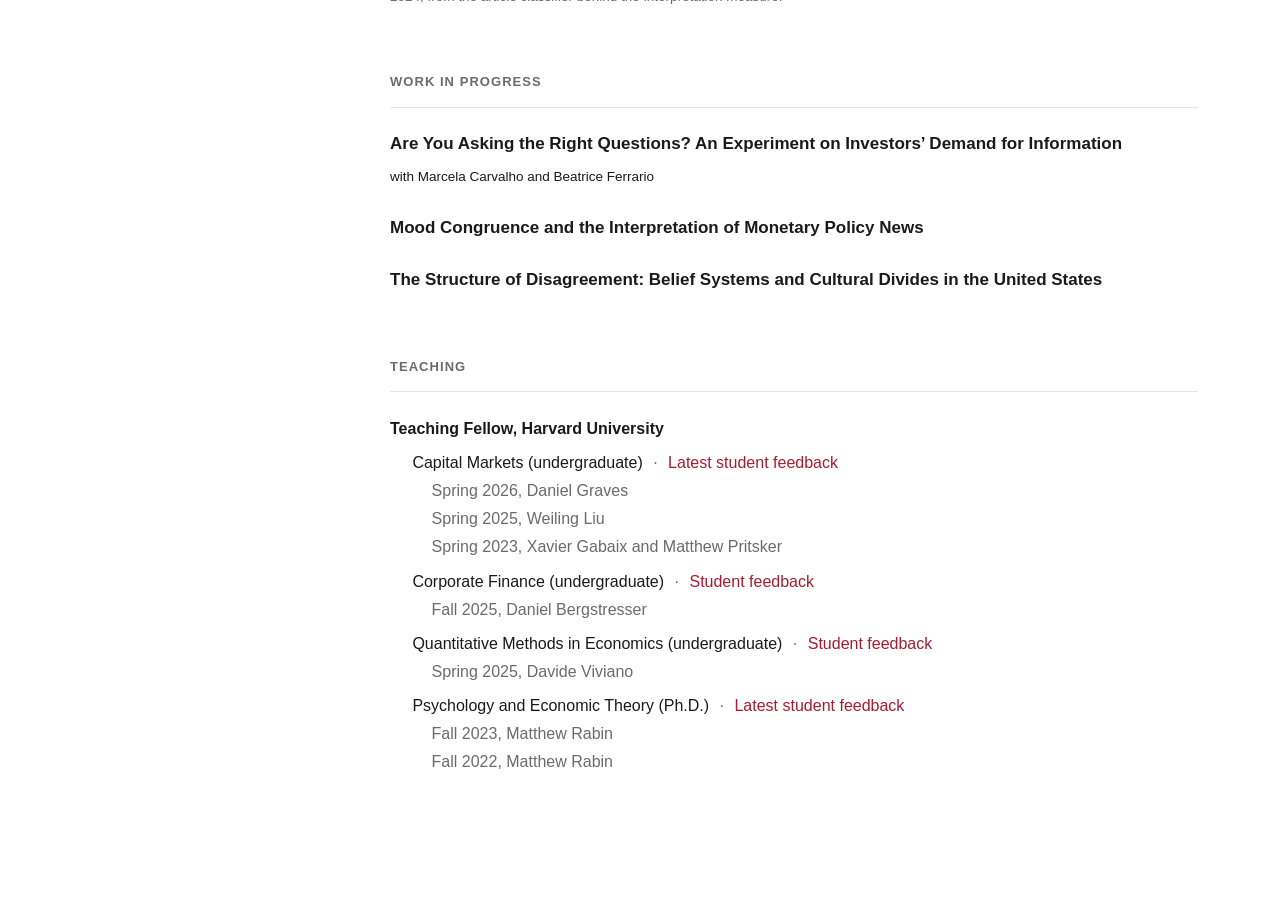
==== commit 367779cd: "Work in Progress: add Mood Congruence paper Lists "Mood Congruence and the Interpretation of Monetar" ====
--- a/index.html
+++ b/index.html
@@ -63,7 +63,7 @@
         </p>
         <details class="abstract">
           <summary>Abstract</summary>
-          <p>How events are interpreted substantially shapes portfolio choices, fund flows, and asset prices. Focusing on extreme weather events, I analyze 1.5 million articles from U.S. news outlets using fine-tuned large language models to construct a new measure of local climate interpretation that distinguishes general attention to a disaster from coverage explicitly linking it to climate change. I combine this measure with geographically identified portfolios of wealthy U.S. households and mutual fund managers. Among counties affected by these events, local coverage attributing the event to climate change leads to substantial reallocation in household portfolios toward funds labeled as environmentally friendly. Similarly, nearby mutual fund managers actively rebalance toward greener and away from browner stocks. Predetermined county and investor characteristics and the direct economic effects of the disaster are not driving the responses. Using changes in the ownership structure of the county’s newspapers, I provide causal evidence that locally supplied climate interpretation narratives move households’ and fund managers’ portfolios. Nesting these estimates in a calibrated model, I find an interquartile increase in climate interpretation implies a relative appreciation of green stocks equivalent to up to 15% of the observed annual green return spread.</p>
+          <p>How events are interpreted substantially shapes portfolio choices, fund flows, and asset prices. Focusing on extreme weather events, I analyze 1.5 million articles from U.S. news outlets using fine-tuned large language models to construct a new measure of local climate interpretation that distinguishes general attention to a disaster from coverage explicitly linking it to climate change. I combine this measure with geolocated portfolios of wealthy U.S. households and mutual fund managers. Among counties affected by these events, local coverage attributing the event to climate change leads to substantial reallocation in household portfolios toward funds labeled as environmentally friendly. Similarly, nearby mutual fund managers actively rebalance toward greener and away from browner stocks. Predetermined county and investor characteristics and the direct economic effects of the disaster are not driving the responses. Using changes in the ownership structure of the county’s newspapers, I provide causal evidence that locally supplied climate interpretation narratives move households’ and fund managers’ portfolios. Nesting these estimates in a calibrated model, I find an interquartile increase in climate interpretation implies a relative appreciation of green stocks equivalent to up to 15% of the observed annual green return spread.</p>
         </details>
 
         <h3 class="figures-title">Selected figures</h3>
@@ -118,6 +118,10 @@
         <p class="paper-links">with Marcela Carvalho and Beatrice Ferrario</p>
 
         <h3 class="paper-title" style="margin-top: 28px;">
+          Mood Congruence and the Interpretation of Monetary Policy News
+        </h3>
+
+        <h3 class="paper-title" style="margin-top: 28px;">
           The Structure of Disagreement: Belief Systems and Cultural Divides in the United States
         </h3>
       </section>
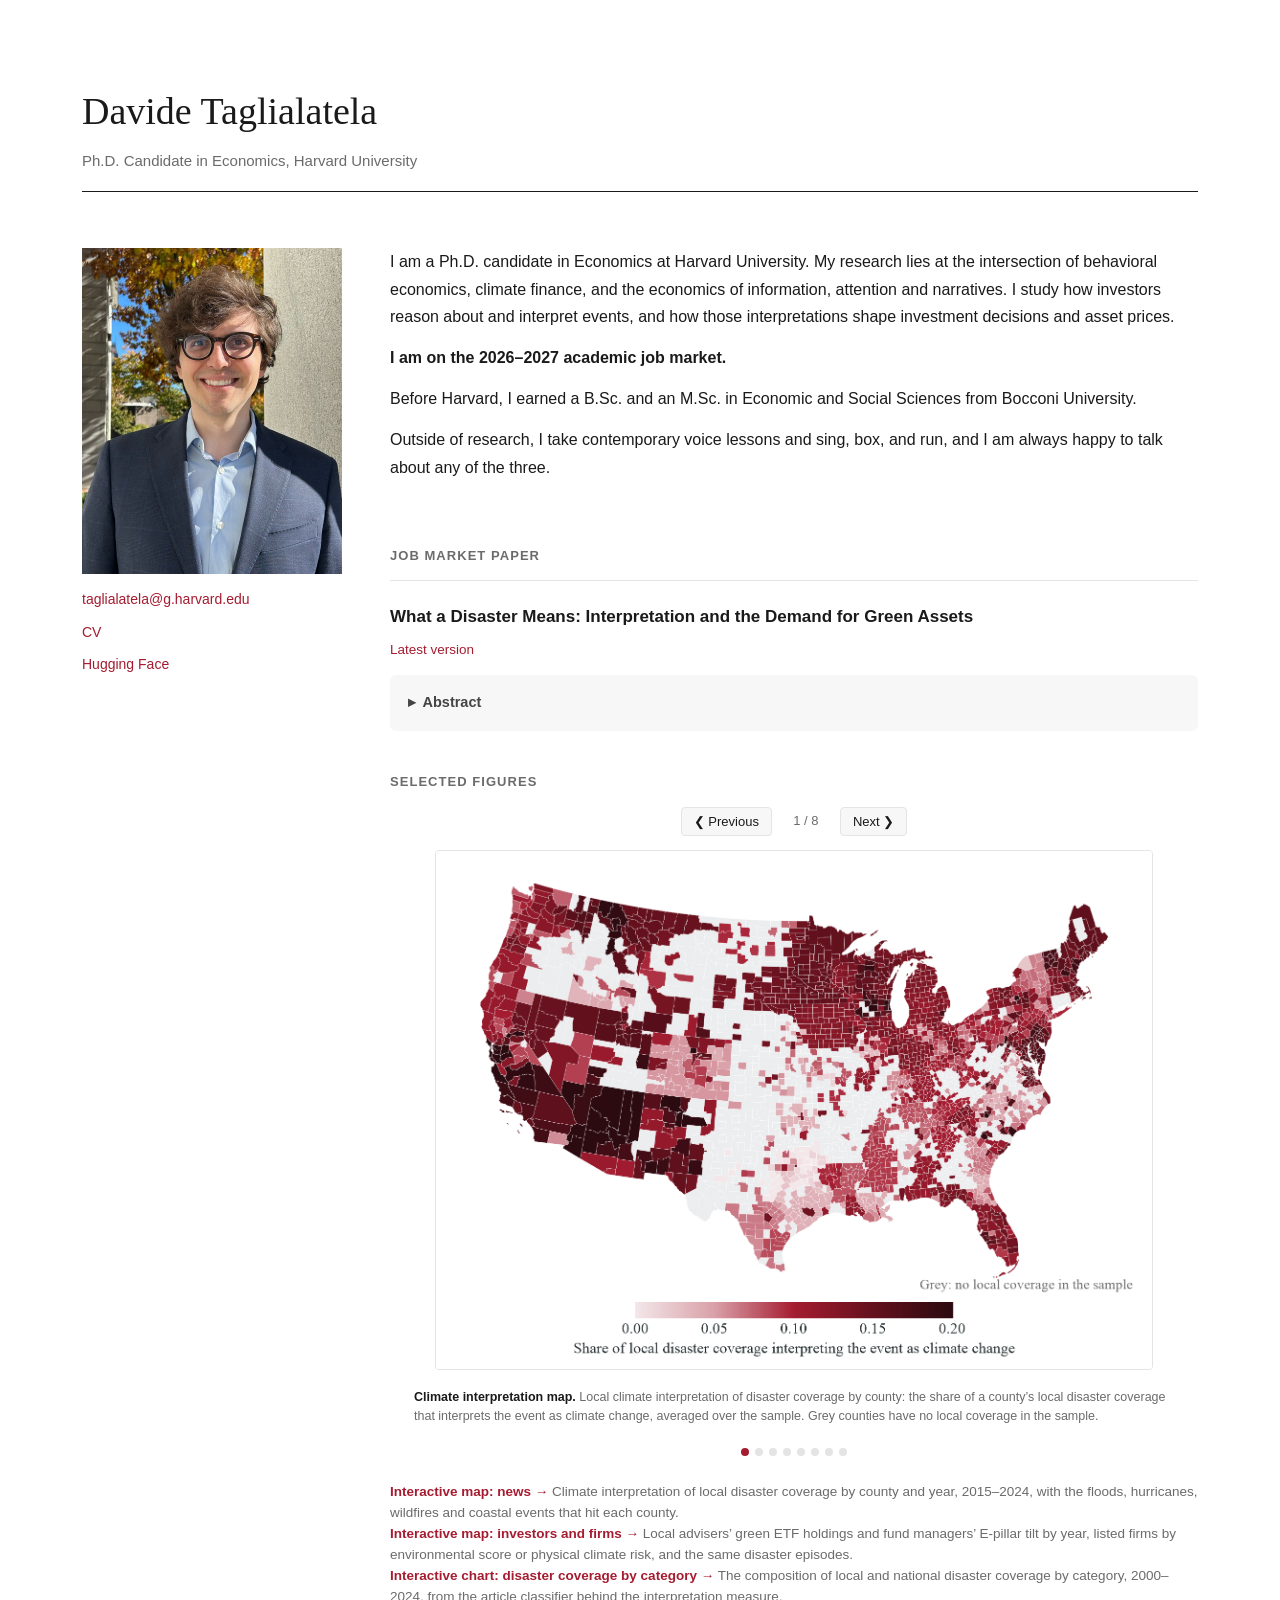
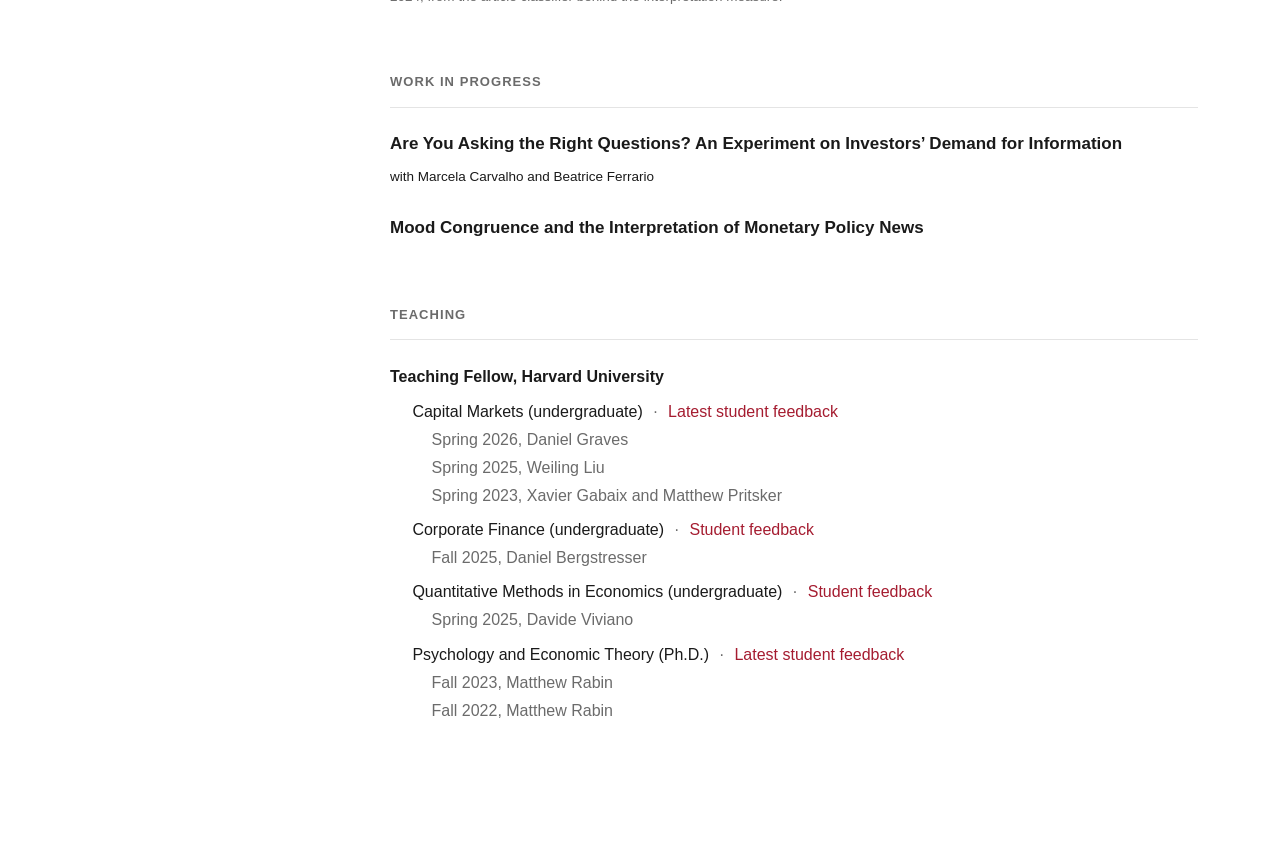
==== commit 25005c86: "Hide The Structure of Disagreement from Work in Progress; CV without it Co-Authored-By: Claude Opus " ====
--- a/index.html
+++ b/index.html
@@ -121,9 +121,11 @@
           Mood Congruence and the Interpretation of Monetary Policy News
         </h3>
 
+        <!-- Hidden November 19, 2026:
         <h3 class="paper-title" style="margin-top: 28px;">
           The Structure of Disagreement: Belief Systems and Cultural Divides in the United States
         </h3>
+        -->
       </section>
 
       <section id="teaching">
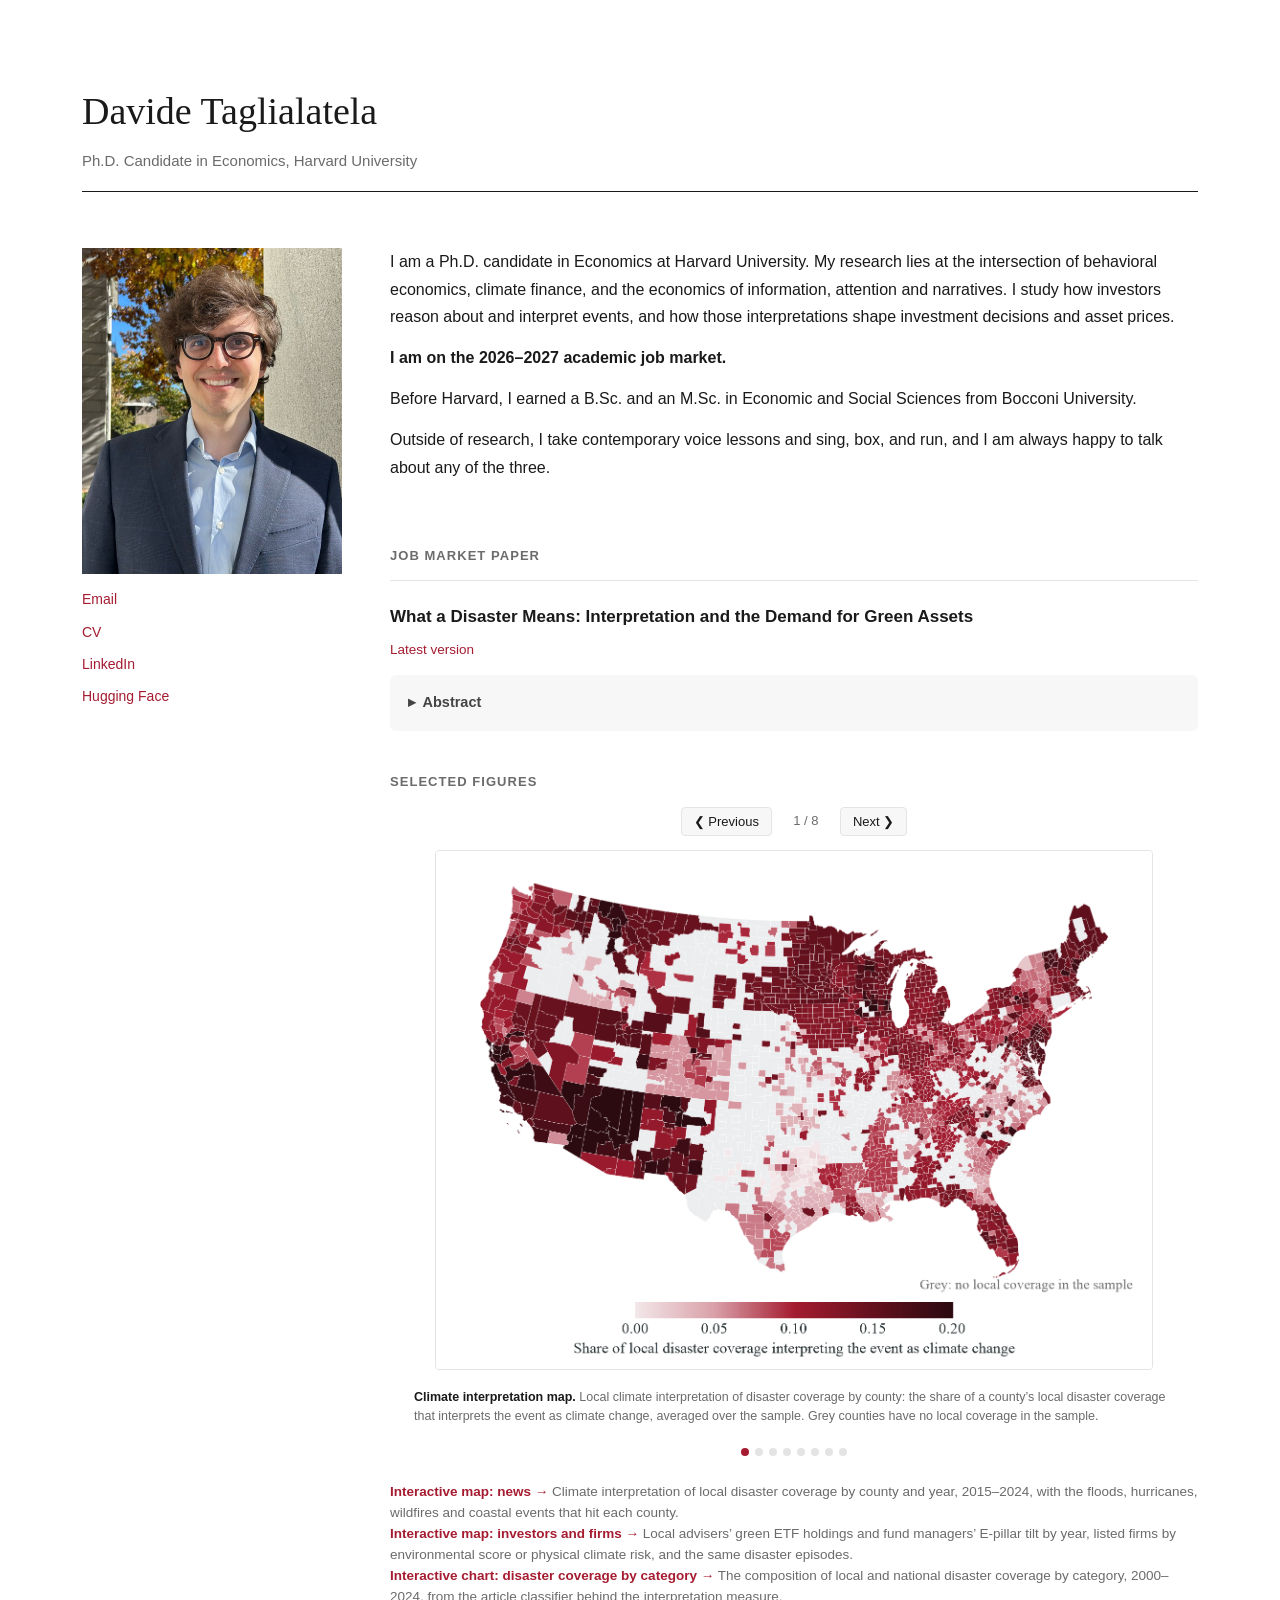
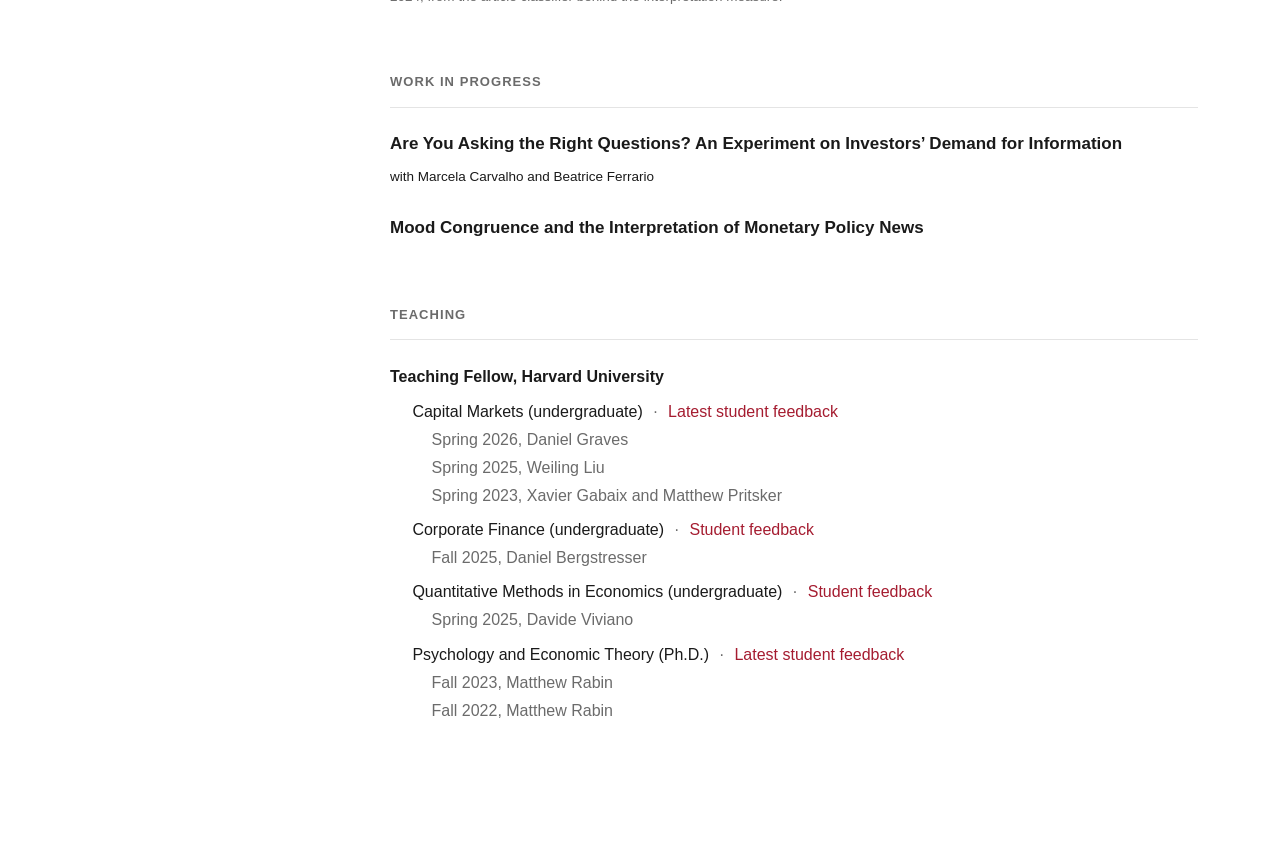
==== commit dfbe377a: "Add LinkedIn to homepage contact links" ====
--- a/index.html
+++ b/index.html
@@ -19,8 +19,9 @@
           <aside class="photo-block">
             <img src="headshot.jpg" alt="Portrait of Davide Taglialatela" width="260" height="326" />
             <div class="contact">
-              <a href="mailto:taglialatela@g.harvard.edu">taglialatela@g.harvard.edu</a>
+              <a href="mailto:taglialatela@g.harvard.edu">Email</a>
               <a href="files/CV_Davide_Taglialatela.pdf">CV</a>
+              <a href="https://www.linkedin.com/in/davidetaglialatela/">LinkedIn</a>
               <a href="https://huggingface.co/davide-taglialatela">Hugging Face</a>
               <!-- <a href="https://github.com/Davide-Taglialatela">GitHub</a> -->
             </div>
